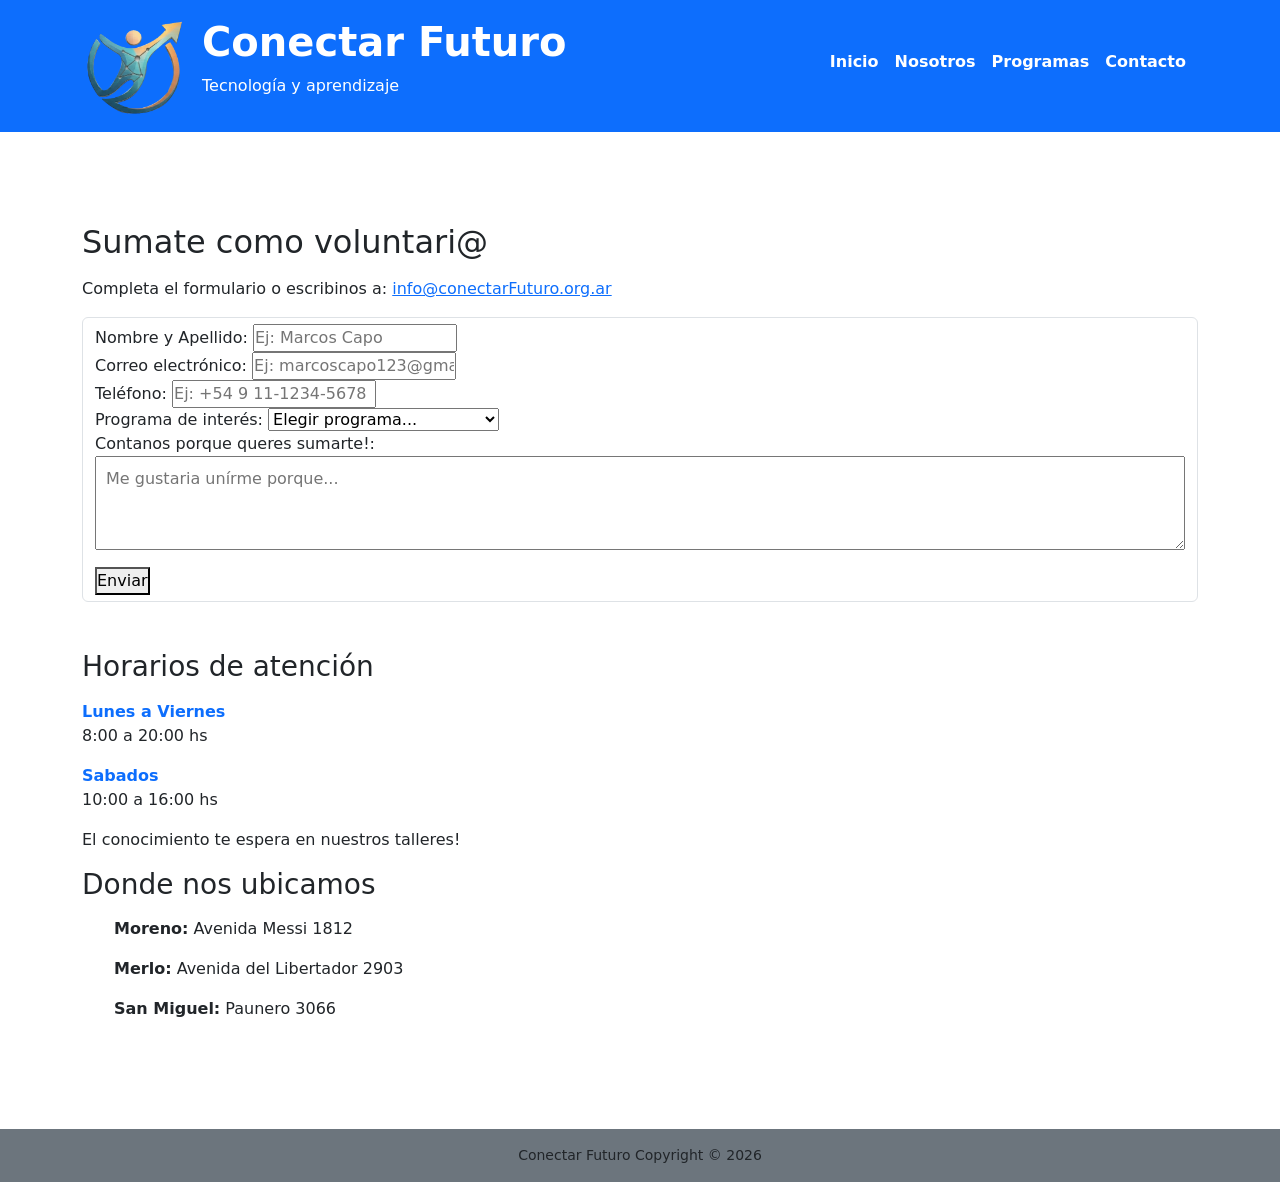
==== Contacto.html @ 749977db "version 23" ====
<!DOCTYPE html>
<html lang="es">
    <head>
        <meta charset="UTF-8">
        <meta name="viewport" content="width=device-width, initial-scale=1.0">
        <title>Conecta Futuro</title>
         <link href="https://cdn.jsdelivr.net/npm/bootstrap@5.3.8/dist/css/bootstrap.min.css" rel="stylesheet" integrity="sha384-sRIl4kxILFvY47J16cr9ZwB07vP4J8+LH7qKQnuqkuIAvNWLzeN8tE5YBujZqJLB" crossorigin="anonymous">
         <link rel="stylesheet" href="./Estilos/index.css">
    </head>
<body>
  <header class="bg-primary text-white">
        <div class="container d-flex flex-column flex-lg-row align-items-center justify-content-between p-3 ">
            <!--Modo flexible cuando es mayor a > 992px esta en horizontal pero si es menor se pone en columnas -->

            <!-- Logo y textos -->
            <div class="d-flex align-items-center gap-3">
                <img src="./Imagenes/logoConectar.png" alt="Logo de Conectar" width="100" loading="lazy" id="logo">

                <div>
                    <h1>Conectar Futuro</h1>
                    <p>Tecnología y aprendizaje</p>
                </div>
            </div>

            <!-- Menu -->
            <nav class="navbar navbar-expand-md">
            <div class="navbar-nav" id="menu">
                <ul class="navbar-nav">
                    <li class="nav-item">
                        <a class="nav-link fw-semibold" href="Index.html">Inicio</a>
                    </li>

                    <li class="nav-item">
                        <a class="nav-link fw-semibold" href="./nosotros.html">Nosotros</a>
                    </li>

                    <li class="nav-item">
                        <a class="nav-link fw-semibold" href="./programas.html">Programas</a>
                    </li>

                    <li class="nav-item">
                        <a class="nav-link fw-semibold" href="./Contacto.html">Contacto</a>
                    </li>
                </ul>
            </div>
        </div>
    </nav>
</header>

    <main class="container">
        <section>
        <h2>Sumate como voluntari@</h2>
        <p>Completa el formulario o escribinos a: <a href="mailto:info@fundar.org.ar">info@conectarFuturo.org.ar</a></p>
        <form action="#" method="post" class="form-control">
            <label for="nombre">Nombre y Apellido:</label>
            <input type="text" id="nombre" name="nombre" placeholder="Ej: Marcos Capo" required>
            <br>
            <label for="email">Correo electrónico:</label>
            <input type="email" id="email" name="email" placeholder="Ej: marcoscapo123@gmail.com" required>
            <br>
            <label for="telefono">Teléfono:</label>
            <input type="tel" id="telefono" name="telefono" placeholder="Ej: +54 9 11-1234-5678" required>
            <br>
            <label for="programa">Programa de interés:</label>
            <select id="programa" name="programa" required>
                <option value="">Elegir programa...</option>
                <option value="plc">Alfabetización Digital</option>
                <option value="met">Primer Empleo</option>
                <option value="ec">Ciudadanía Digital Segura</option>
            </select>
            <br>
            <label for="mensaje">Contanos porque queres sumarte!:</label>
            <textarea name="mensaje" id="mensaje" rows="3" placeholder="Me gustaria unírme porque..."></textarea>
            <br>
            <button type="submit">Enviar</button>
        </form>
        </section>
        <section id="horarios">
            <h3>Horarios de atención</h3>
                <dl>
                    <dt>Lunes a Viernes</dt>
                        <dd>8:00 a 20:00 hs</dd>
                    <dt>Sabados</dt>
                        <dd>10:00 a 16:00 hs</dd>
                </dl>
        <p>El conocimiento te espera en nuestros talleres!</p>
        <section>
            <h3>Donde nos ubicamos</h3>
                <ul><strong>Moreno:</strong> Avenida Messi 1812</ul>
                <ul><strong>Merlo:</strong> Avenida  del Libertador 2903</ul>
                <ul><strong>San Miguel:</strong> Paunero 3066</ul>
        </section>
    </main>
    <footer class="bg-secondary p-3 d-flex justify-content-center"><small>Conectar Futuro Copyright © 2026</small></footer>
---- Estilos/index.css ----
*{
    margin: 0px;
    padding: 0px;
    box-sizing: border-box;
}

/*Tipografía H*/
h1{
    font-weight: bold;
}
h2{
    margin-top: 2rem;
    margin-bottom: 1rem;
}
h3{
    margin-bottom: 1rem;
}
p{
    margin-bottom: 1rem;
}

#logo{
    max-width: 100px;
    transition: 0.3s;
}

#logo:hover{
    transform: scale(1.05);
}

/*NAVEGACIÓN*/
.nav-link{
    color: white;
}
.nav-link:hover{
    color: orange;
}

/*Contenido*/
main {
    max-width: 1100px;
    margin: 40px auto;
    padding: 1.2rem;
}

section{
    margin-bottom: 3rem;
}

ul li {
    margin-bottom: 0.5rem;
}

dt {
    font-weight: bold;
    color: #0d6efd;
}

dd {
    margin-bottom: 1rem;
}

/*Formulario texto area limite de tamaño*/
textarea{
    width:100%;
    padding:10px;
    margin-bottom:10px;
}
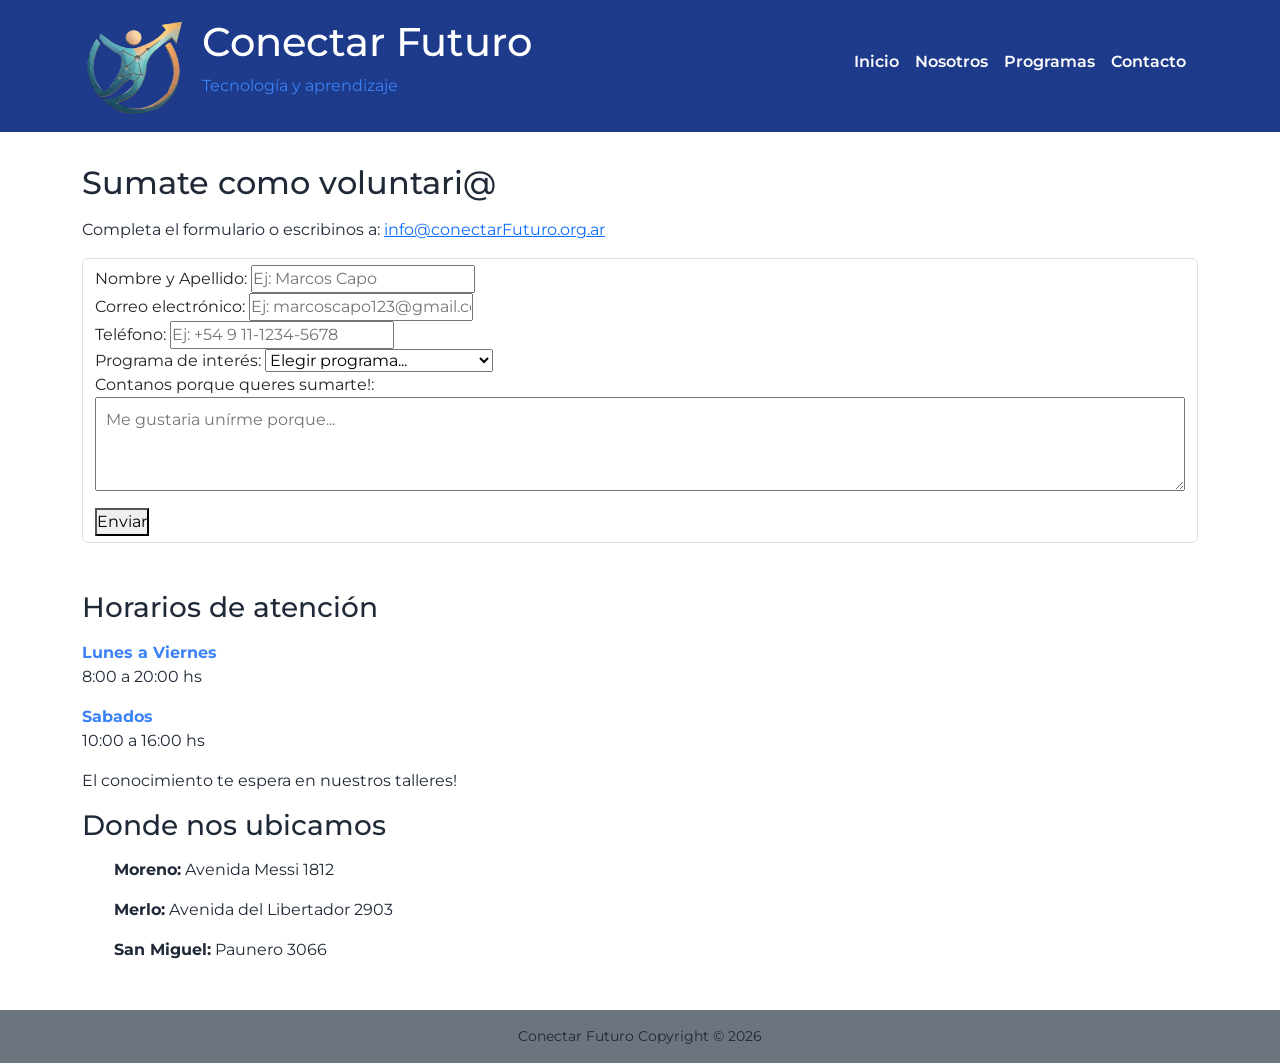
==== commit 3a0abf8c: "arregle cosas del html, devolvi el root que borre de css y puse el contenido de la tabla que faltaba" ====
--- a/Contacto.html
+++ b/Contacto.html
@@ -5,10 +5,13 @@
         <meta name="viewport" content="width=device-width, initial-scale=1.0">
         <title>Conecta Futuro</title>
          <link href="https://cdn.jsdelivr.net/npm/bootstrap@5.3.8/dist/css/bootstrap.min.css" rel="stylesheet" integrity="sha384-sRIl4kxILFvY47J16cr9ZwB07vP4J8+LH7qKQnuqkuIAvNWLzeN8tE5YBujZqJLB" crossorigin="anonymous">
-         <link rel="stylesheet" href="./Estilos/index.css">
+         <link rel="stylesheet" href="css/estilos.css">
+        <link rel="preconnect" href="https://fonts.googleapis.com">
+        <link rel="preconnect" href="https://fonts.gstatic.com" crossorigin>
+        <link href="https://fonts.googleapis.com/css2?family=Montserrat:ital,wght@0,100..900;1,100..900&display=swap" rel="stylesheet">
     </head>
 <body>
-  <header class="bg-primary text-white">
+  <header id="encabezado">
         <div class="container d-flex flex-column flex-lg-row align-items-center justify-content-between p-3 ">
             <!--Modo flexible cuando es mayor a > 992px esta en horizontal pero si es menor se pone en columnas -->
 
@@ -43,8 +46,8 @@
                     </li>
                 </ul>
             </div>
-        </div>
-    </nav>
+            </div>
+            </nav>
 </header>
 
     <main class="container">
@@ -74,7 +77,10 @@
             <br>
             <button type="submit">Enviar</button>
         </form>
+
+
         </section>
+
         <section id="horarios">
             <h3>Horarios de atención</h3>
                 <dl>
@@ -83,8 +89,8 @@
                     <dt>Sabados</dt>
                         <dd>10:00 a 16:00 hs</dd>
                 </dl>
-        <p>El conocimiento te espera en nuestros talleres!</p>
-        <section>
+            <p>El conocimiento te espera en nuestros talleres!</p>
+        
             <h3>Donde nos ubicamos</h3>
                 <ul><strong>Moreno:</strong> Avenida Messi 1812</ul>
                 <ul><strong>Merlo:</strong> Avenida  del Libertador 2903</ul>
@@ -92,3 +98,6 @@
         </section>
     </main>
     <footer class="bg-secondary p-3 d-flex justify-content-center"><small>Conectar Futuro Copyright © 2026</small></footer>
+    <script src="js/main.js"></script>
+</body>
+</html>
--- a/css/estilos.css
+++ b/css/estilos.css
@@ -0,0 +1,86 @@
+:root{
+    --color-primario: #1E3A8A;
+    --color-secundario: #3B82F6;
+    --color-acento: #F97316;
+    --color-fondo: #ffffff;
+    --color-texto: #1F2937;
+    --color-texto-secundario: #6B7280;
+
+}
+
+*{/*Reset basico*/
+    margin: 0px;
+    padding: 0px;
+    box-sizing: border-box;
+}
+
+body {
+    font-family: "Montserrat", sans-serif;
+    background-color: var(--color-fondo);
+    color: var(--color-texto);
+}
+
+/*Tipografía*/
+h2{
+    margin-top: 2rem;
+    margin-bottom: 1rem;
+}
+h3{
+    margin-bottom: 1rem;
+}
+p{
+    margin-bottom: 1rem;
+}
+
+#logo{
+    max-width: 100px;
+    transition: 0.3s;
+}
+
+#logo:hover{
+    transform: scale(1.05);
+}
+
+/*HEADER*/
+
+#encabezado{
+    background-color: var(--color-primario);
+}
+
+#encabezado h1{
+    color: var(--color-fondo);
+}
+#encabezado p{
+    color: var(--color-secundario);
+}
+#encabezado .nav-link{
+    color: var(--color-fondo);
+}
+#encabezado .nav-link:hover{
+    color: var(--color-acento);
+}
+
+/*Contenido*/
+section{
+    margin-bottom: 3rem;
+}
+
+ul li {
+    margin-bottom: 0.5rem;
+}
+
+dt {
+    font-weight: bold;
+    color: var(--color-secundario);
+}
+
+dd {
+    margin-bottom: 1rem;
+}
+
+/*Formulario texto area limite de tamaño*/
+textarea{
+    width:100%;
+    padding:10px;
+    margin-bottom:10px;
+}
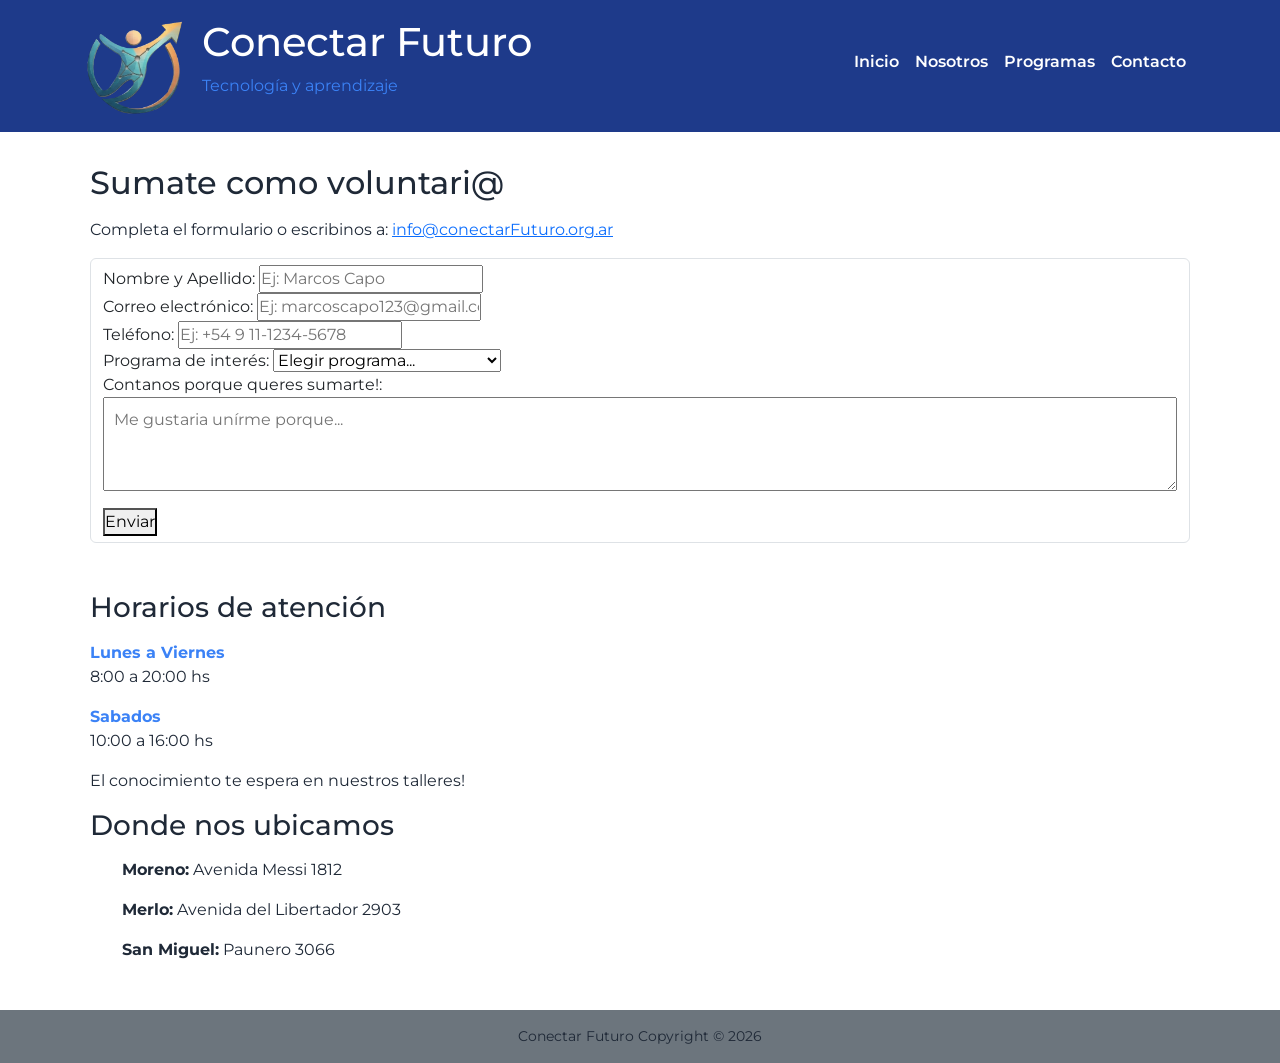
==== commit 48586b7d: "#" ====
--- a/Contacto.html
+++ b/Contacto.html
@@ -11,13 +11,13 @@
         <link href="https://fonts.googleapis.com/css2?family=Montserrat:ital,wght@0,100..900;1,100..900&display=swap" rel="stylesheet">
     </head>
 <body>
-  <header id="encabezado">
+  <header class="encabezado">
         <div class="container d-flex flex-column flex-lg-row align-items-center justify-content-between p-3 ">
             <!--Modo flexible cuando es mayor a > 992px esta en horizontal pero si es menor se pone en columnas -->
 
             <!-- Logo y textos -->
             <div class="d-flex align-items-center gap-3">
-                <img src="./Imagenes/logoConectar.png" alt="Logo de Conectar" width="100" loading="lazy" id="logo">
+                <img src="./Imagenes/logoConectar.png" alt="Logo de Conectar" width="100" loading="lazy" class="logo">
 
                 <div>
                     <h1>Conectar Futuro</h1>
@@ -50,7 +50,7 @@
             </nav>
 </header>
 
-    <main class="container">
+    <main>
         <section>
         <h2>Sumate como voluntari@</h2>
         <p>Completa el formulario o escribinos a: <a href="mailto:info@fundar.org.ar">info@conectarFuturo.org.ar</a></p>
--- a/css/estilos.css
+++ b/css/estilos.css
@@ -26,41 +26,44 @@
     margin-bottom: 1rem;
 }
 h3{
+    margin-top: 0.5rem;
     margin-bottom: 1rem;
 }
 p{
     margin-bottom: 1rem;
 }
 
-#logo{
+/*HEADER*/
+.logo{
     max-width: 100px;
-    transition: 0.3s;
 }
 
-#logo:hover{
+.logo:hover{
     transform: scale(1.05);
 }
 
-/*HEADER*/
-
-#encabezado{
+.encabezado{
     background-color: var(--color-primario);
 }
 
-#encabezado h1{
+.encabezado h1{
     color: var(--color-fondo);
 }
-#encabezado p{
+.encabezado p{
     color: var(--color-secundario);
 }
-#encabezado .nav-link{
+.encabezado .nav-link{
     color: var(--color-fondo);
 }
-#encabezado .nav-link:hover{
+.encabezado .nav-link:hover{
     color: var(--color-acento);
 }
 
 /*Contenido*/
+main{/*contenido centrado*/
+    max-width: 1100px;
+    margin: auto;
+}
 section{
     margin-bottom: 3rem;
 }
@@ -84,3 +87,28 @@
     padding:10px;
     margin-bottom:10px;
 }
+
+.modo-oscuro{
+    background-color: var(--color-texto);
+    border-radius: 50%;
+    width: 50px;
+    height: 50px;
+    padding: 0;
+    font-size: 1.6rem;
+    margin-bottom: 0.7rem;/*En pantalla grande queda desalineado la luna con las letras por eso*/
+}
+
+.modo-oscuro:hover{
+   background-color: var(--color-texto-secundario);
+}
+
+/*card de nosotros*/
+.equipo .card-body{
+    background-color: var(--color-texto);
+    color: var(--color-fondo);
+}
+
+.equipo h4{
+    color: var(--color-secundario);
+}
+
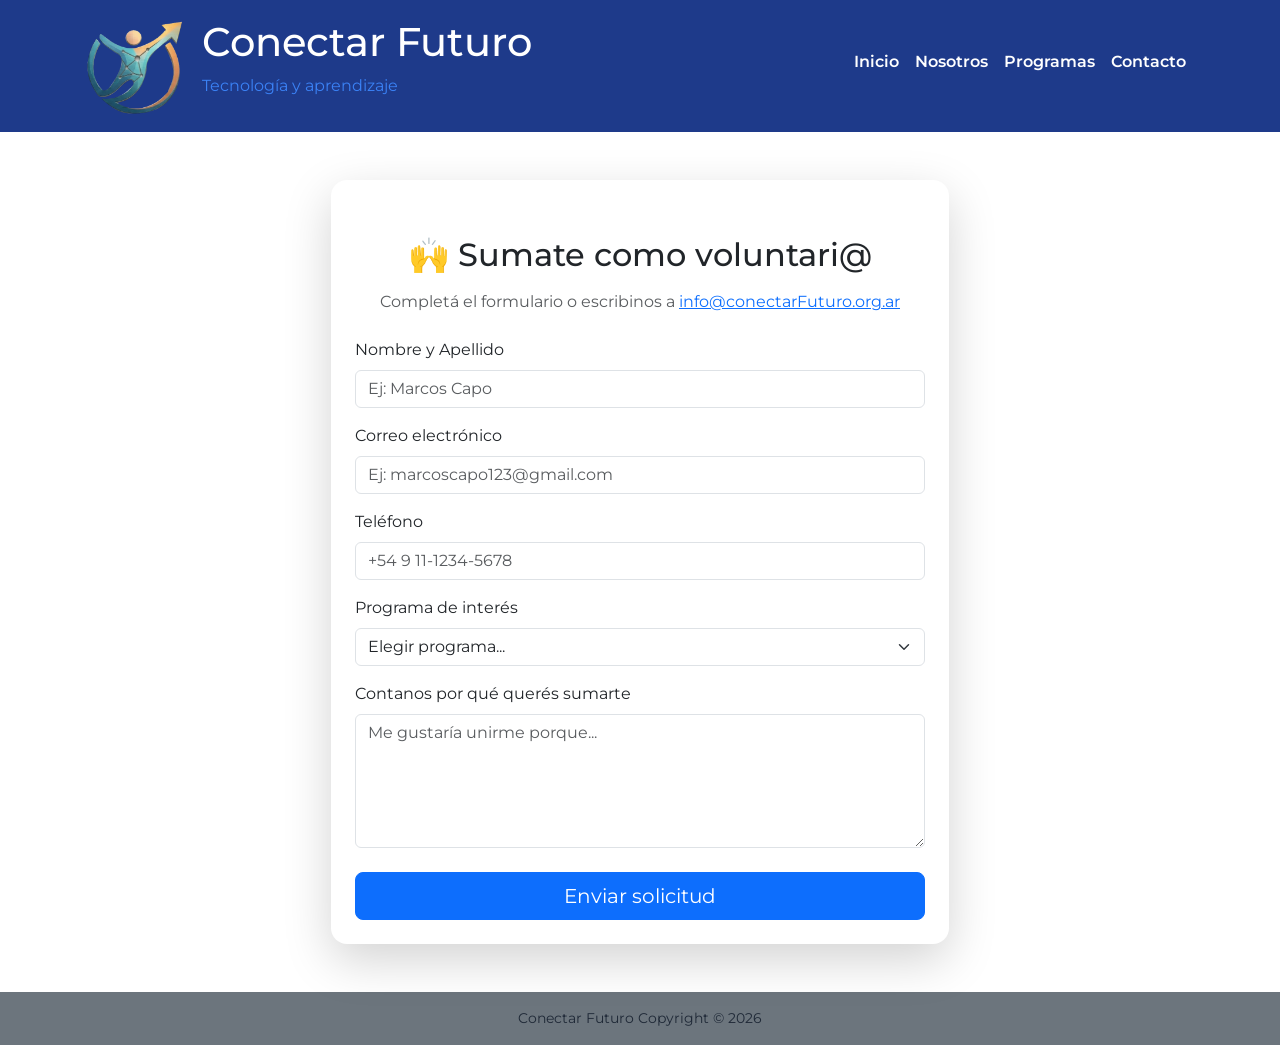
==== commit 876c158c: "Refactor Contacto.html for improved layout and styling modifique el form." ====
--- a/Contacto.html
+++ b/Contacto.html
@@ -51,51 +51,104 @@
 </header>
 
     <main>
-        <section>
-        <h2>Sumate como voluntari@</h2>
-        <p>Completa el formulario o escribinos a: <a href="mailto:info@fundar.org.ar">info@conectarFuturo.org.ar</a></p>
-        <form action="#" method="post" class="form-control">
-            <label for="nombre">Nombre y Apellido:</label>
-            <input type="text" id="nombre" name="nombre" placeholder="Ej: Marcos Capo" required>
-            <br>
-            <label for="email">Correo electrónico:</label>
-            <input type="email" id="email" name="email" placeholder="Ej: marcoscapo123@gmail.com" required>
-            <br>
-            <label for="telefono">Teléfono:</label>
-            <input type="tel" id="telefono" name="telefono" placeholder="Ej: +54 9 11-1234-5678" required>
-            <br>
-            <label for="programa">Programa de interés:</label>
-            <select id="programa" name="programa" required>
-                <option value="">Elegir programa...</option>
-                <option value="plc">Alfabetización Digital</option>
-                <option value="met">Primer Empleo</option>
-                <option value="ec">Ciudadanía Digital Segura</option>
-            </select>
-            <br>
-            <label for="mensaje">Contanos porque queres sumarte!:</label>
-            <textarea name="mensaje" id="mensaje" rows="3" placeholder="Me gustaria unírme porque..."></textarea>
-            <br>
-            <button type="submit">Enviar</button>
-        </form>
+        <section class="container my-5">
 
+    <div class="row justify-content-center">
+        <div class="col-lg-7">
 
-        </section>
+            <div class="card shadow-lg border-0 rounded-4 p-4">
 
-        <section id="horarios">
-            <h3>Horarios de atención</h3>
-                <dl>
-                    <dt>Lunes a Viernes</dt>
-                        <dd>8:00 a 20:00 hs</dd>
-                    <dt>Sabados</dt>
-                        <dd>10:00 a 16:00 hs</dd>
-                </dl>
-            <p>El conocimiento te espera en nuestros talleres!</p>
-        
-            <h3>Donde nos ubicamos</h3>
-                <ul><strong>Moreno:</strong> Avenida Messi 1812</ul>
-                <ul><strong>Merlo:</strong> Avenida  del Libertador 2903</ul>
-                <ul><strong>San Miguel:</strong> Paunero 3066</ul>
-        </section>
+                <h2 class="text-center mb-3">🙌 Sumate como voluntari@</h2>
+
+                <p class="text-center text-muted mb-4">
+                    Completá el formulario o escribinos a
+                    <a href="mailto:info@conectarFuturo.org.ar">
+                        info@conectarFuturo.org.ar
+                    </a>
+                </p>
+
+                <form action="#" method="post">
+
+                    <div class="mb-3">
+                        <label for="nombre" class="form-label">
+                            Nombre y Apellido
+                        </label>
+
+                        <input
+                            type="text"
+                            class="form-control"
+                            id="nombre"
+                            name="nombre"
+                            placeholder="Ej: Marcos Capo"
+                            required>
+                    </div>
+
+                    <div class="mb-3">
+                        <label for="email" class="form-label">
+                            Correo electrónico
+                        </label>
+
+                        <input
+                            type="email"
+                            class="form-control"
+                            id="email"
+                            name="email"
+                            placeholder="Ej: marcoscapo123@gmail.com"
+                            required>
+                    </div>
+
+                    <div class="mb-3">
+                        <label for="telefono" class="form-label">
+                            Teléfono
+                        </label>
+
+                        <input
+                            type="tel"
+                            class="form-control"
+                            id="telefono"
+                            name="telefono"
+                            placeholder="+54 9 11-1234-5678"
+                            required>
+                    </div>
+
+                    <div class="mb-3">
+                        <label for="programa" class="form-label">
+                            Programa de interés
+                        </label>
+
+                        <select class="form-select" id="programa" required>
+                            <option selected disabled>Elegir programa...</option>
+                            <option>Alfabetización Digital</option>
+                            <option>Primer Empleo</option>
+                            <option>Ciudadanía Digital Segura</option>
+                        </select>
+                    </div>
+
+                    <div class="mb-4">
+                        <label for="mensaje" class="form-label">
+                            Contanos por qué querés sumarte
+                        </label>
+
+                        <textarea
+                            class="form-control"
+                            id="mensaje"
+                            rows="5"
+                            placeholder="Me gustaría unirme porque..."></textarea>
+                    </div>
+
+                    <div class="d-grid">
+                        <button class="btn btn-primary btn-lg" type="submit">
+                            Enviar solicitud
+                        </button>
+                    </div>
+
+                </form>
+
+            </div>
+
+        </div>
+    </div>
+
     </main>
     <footer class="bg-secondary p-3 d-flex justify-content-center"><small>Conectar Futuro Copyright © 2026</small></footer>
     <script src="js/main.js"></script>
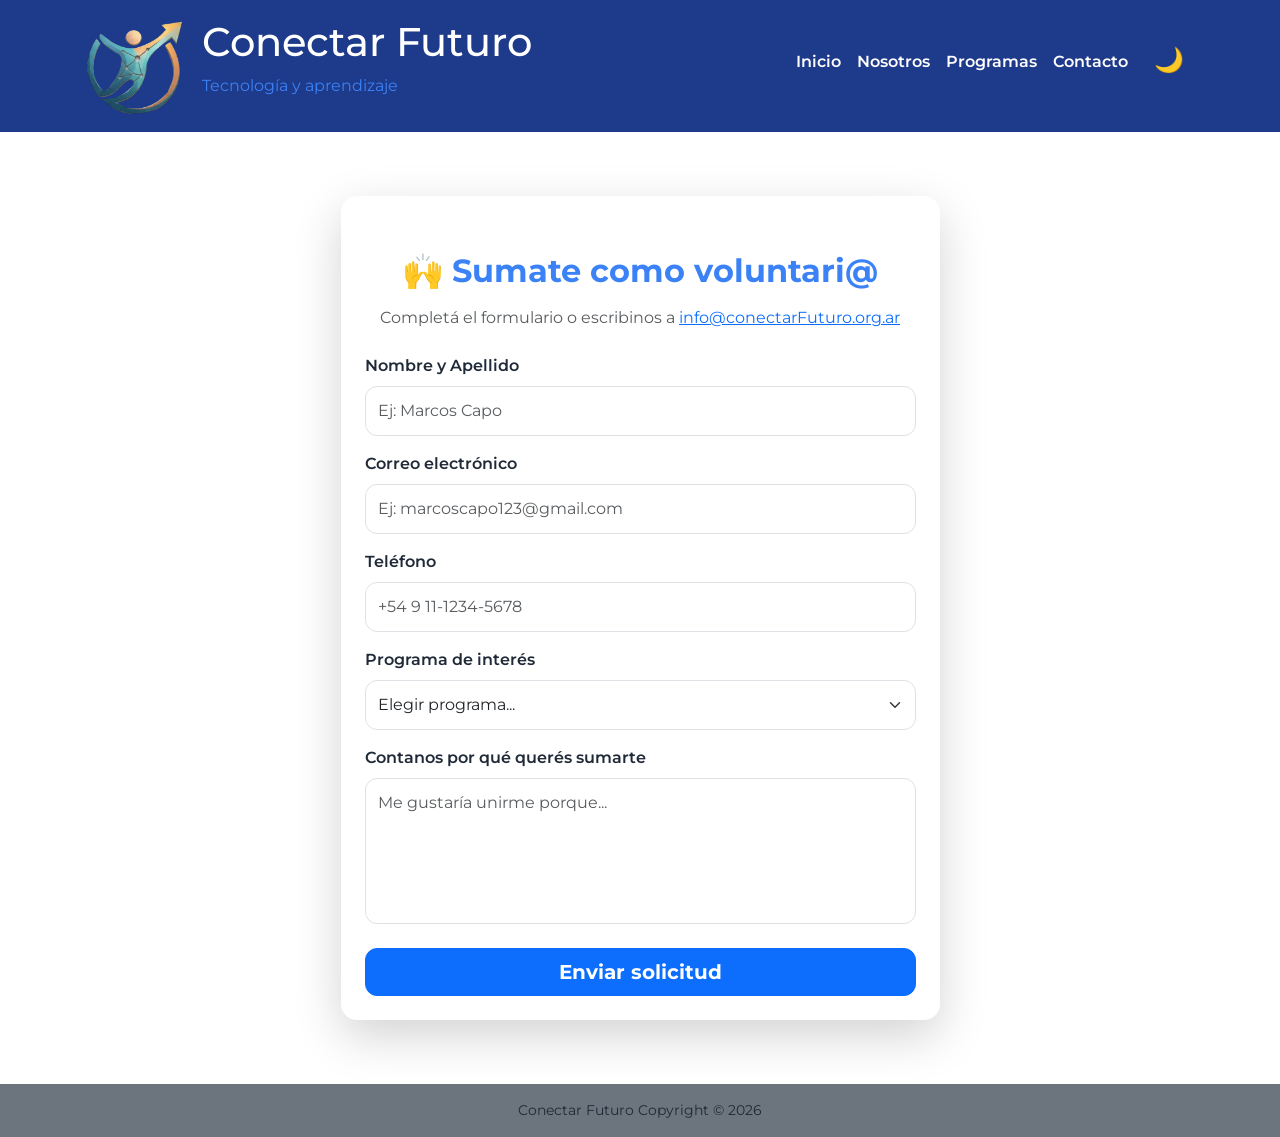
==== commit 8c6e73fe: "arregle cosas mal del header e implete el modo oscuroq ue faltaba" ====
--- a/Contacto.html
+++ b/Contacto.html
@@ -26,11 +26,10 @@
             </div>
 
             <!-- Menu -->
-            <nav class="navbar navbar-expand-md">
-            <div class="navbar-nav" id="menu">
+                       <nav class="navbar navbar-expand-md d-flex flex-column flex-md-row align-items-center gap-2">
                 <ul class="navbar-nav">
                     <li class="nav-item">
-                        <a class="nav-link fw-semibold" href="Index.html">Inicio</a>
+                        <a class="nav-link fw-semibold" href="./index.html">Inicio</a>
                     </li>
 
                     <li class="nav-item">
@@ -42,11 +41,10 @@
                     </li>
 
                     <li class="nav-item">
-                        <a class="nav-link fw-semibold" href="./Contacto.html">Contacto</a>
+                        <a class="nav-link fw-semibold" href="#">Contacto</a>
                     </li>
                 </ul>
-            </div>
-            </div>
+                    <button class="modo-oscuro" id="btn-modo-oscuro">🌙</button>
             </nav>
 </header>
 
--- a/css/estilos.css
+++ b/css/estilos.css
@@ -2,91 +2,161 @@
     --color-primario: #1E3A8A;
     --color-secundario: #3B82F6;
     --color-acento: #F97316;
-    --color-fondo: #ffffff;
+    --color-fondo: #FFFFFF;
     --color-texto: #1F2937;
     --color-texto-secundario: #6B7280;
-
-}
-
-*{/*Reset basico*/
-    margin: 0px;
-    padding: 0px;
+}
+
+/* ========================= */
+/* RESET */
+/* ========================= */
+
+*{
+    margin: 0;
+    padding: 0;
     box-sizing: border-box;
 }
 
-body {
+/* ========================= */
+/* BODY */
+/* ========================= */
+
+body{
     font-family: "Montserrat", sans-serif;
     background-color: var(--color-fondo);
     color: var(--color-texto);
 }
 
-/*Tipografía*/
+/* ========================= */
+/* TIPOGRAFÍA */
+/* ========================= */
+
 h2{
     margin-top: 2rem;
     margin-bottom: 1rem;
 }
+
 h3{
-    margin-top: 0.5rem;
-    margin-bottom: 1rem;
-}
+    margin-top: .5rem;
+    margin-bottom: 1rem;
+}
+
 p{
     margin-bottom: 1rem;
 }
 
-/*HEADER*/
+/* ========================= */
+/* HEADER */
+/* ========================= */
+
+.encabezado{
+    background-color: var(--color-primario);
+}
+
 .logo{
     max-width: 100px;
+    transition: transform .3s;
 }
 
 .logo:hover{
     transform: scale(1.05);
 }
 
-.encabezado{
-    background-color: var(--color-primario);
-}
-
 .encabezado h1{
     color: var(--color-fondo);
 }
+
 .encabezado p{
     color: var(--color-secundario);
 }
+
 .encabezado .nav-link{
     color: var(--color-fondo);
 }
+
 .encabezado .nav-link:hover{
     color: var(--color-acento);
 }
 
-/*Contenido*/
-main{/*contenido centrado*/
+/* ========================= */
+/* CONTENIDO */
+/* ========================= */
+
+main{
     max-width: 1100px;
     margin: auto;
-}
+    padding: 1rem;
+}
+
 section{
     margin-bottom: 3rem;
 }
 
-ul li {
-    margin-bottom: 0.5rem;
-}
-
-dt {
+ul li{
+    margin-bottom: .5rem;
+}
+
+dt{
     font-weight: bold;
     color: var(--color-secundario);
 }
 
-dd {
-    margin-bottom: 1rem;
-}
-
-/*Formulario texto area limite de tamaño*/
+dd{
+    margin-bottom: 1rem;
+}
+
+/* ========================= */
+/* FORMULARIO */
+/* ========================= */
+
+.card{
+    border-radius: 20px;
+}
+
+.card h2{
+    color: var(--color-secundario);
+    font-weight: 700;
+}
+
+.form-label{
+    font-weight: 600;
+    color: var(--color-texto);
+}
+
+.form-control,
+.form-select{
+    border-radius: 12px;
+    padding: 12px;
+    transition: .3s;
+}
+
+.form-control:focus,
+.form-select:focus{
+    border-color: var(--color-secundario);
+    box-shadow: 0 0 10px rgba(59,130,246,.25);
+}
+
 textarea{
-    width:100%;
-    padding:10px;
-    margin-bottom:10px;
-}
+    width: 100%;
+    padding: 10px;
+    margin-bottom: 10px;
+    resize: none;
+}
+
+.btn-primary{
+    border-radius: 12px;
+    font-weight: bold;
+    transition: .3s;
+}
+
+.btn-primary:hover{
+    transform: translateY(-2px);
+    box-shadow: 0 8px 18px rgba(59,130,246,.35);
+}
+
+/* ========================= */
+/* BOTÓN MODO OSCURO */
+/* ========================= */
 
 .modo-oscuro{
     background-color: var(--color-texto);
@@ -95,20 +165,58 @@
     height: 50px;
     padding: 0;
     font-size: 1.6rem;
-    margin-bottom: 0.7rem;/*En pantalla grande queda desalineado la luna con las letras por eso*/
+    margin-bottom: .7rem;
 }
 
 .modo-oscuro:hover{
-   background-color: var(--color-texto-secundario);
-}
-
-/*card de nosotros*/
+    background-color: var(--color-texto-secundario);
+}
+
+#btn-modo-oscuro {
+    background: none;
+    border: none;
+    font-size: 1.5rem;
+    cursor: pointer;
+    padding: 5px 10px;
+    border-radius: 5px;
+    transition: transform 0.2s ease;
+}
+
+/* ========================= */
+/* TARJETAS - NOSOTROS */
+/* ========================= */
+
 .equipo .card-body{
     background-color: var(--color-texto);
     color: var(--color-fondo);
+
 }
 
 .equipo h4{
     color: var(--color-secundario);
 }
 
+/*Modo oscuro*/
+
+/*general*/
+body.dark-mode {
+    background-color: var(--color-texto);
+    color: var(--color-fondo);
+}
+
+/*index*/
+body.dark-mode .table {
+    color: var(--color-fondo);
+}
+
+body.dark-mode .table td, 
+body.dark-mode .table th {
+    background-color: var(--color-texto);
+    color: var(--color-fondo);
+}
+
+/*nosotros*/
+body.dark-mode .list-group-item{
+    background-color: var(--color-texto-secundario);
+    border: 0;
+}
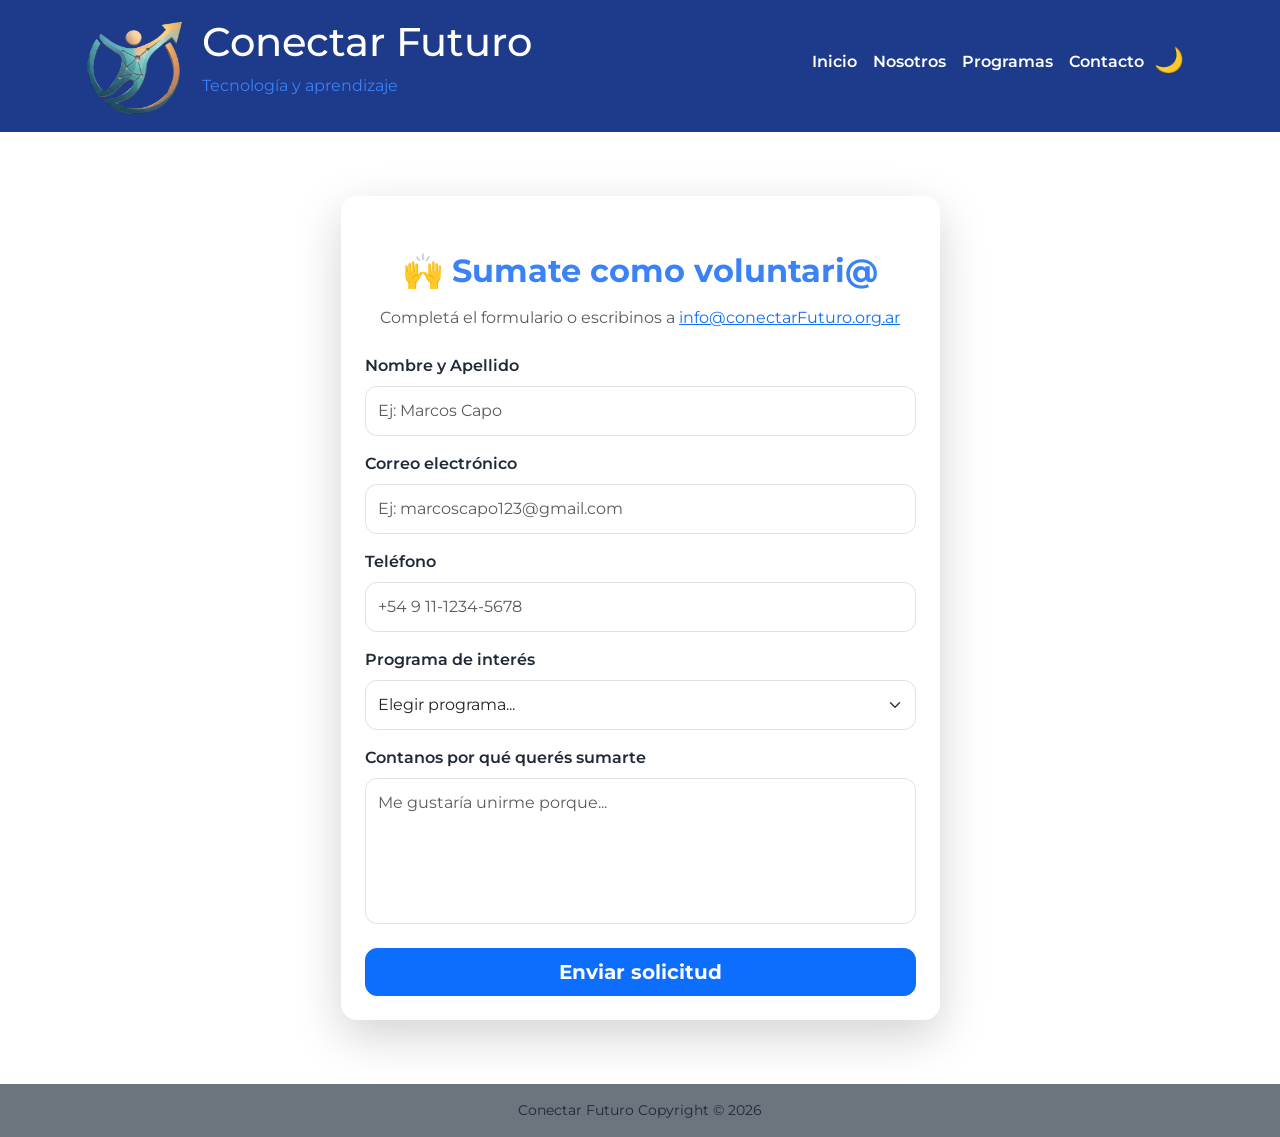
==== commit 3d237800: "expand quitado" ====
--- a/Contacto.html
+++ b/Contacto.html
@@ -26,8 +26,8 @@
             </div>
 
             <!-- Menu -->
-                       <nav class="navbar navbar-expand-md d-flex flex-column flex-md-row align-items-center gap-2">
-                <ul class="navbar-nav">
+            <nav class="navbar d-flex flex-column flex-md-row">
+                <ul class="navbar-nav flex-column flex-md-row gap-3">
                     <li class="nav-item">
                         <a class="nav-link fw-semibold" href="./index.html">Inicio</a>
                     </li>
--- a/css/estilos.css
+++ b/css/estilos.css
@@ -16,6 +16,7 @@
     padding: 0;
     box-sizing: border-box;
 }
+
 
 /* ========================= */
 /* BODY */
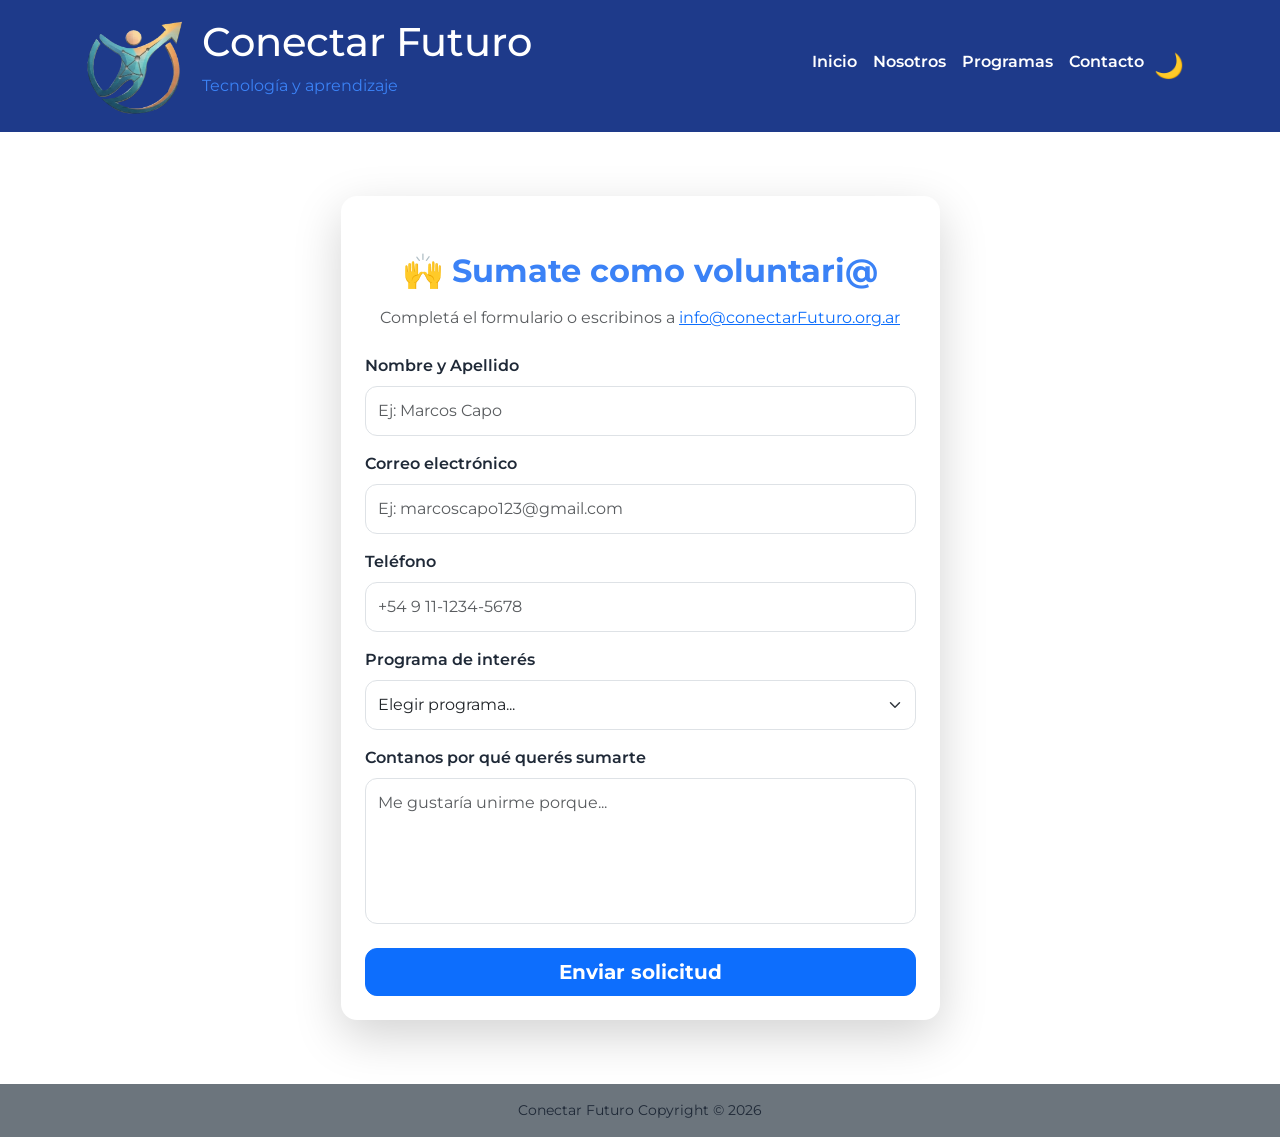
==== commit e44b4518: "linea de css borrada" ====
--- a/Contacto.html
+++ b/Contacto.html
@@ -4,8 +4,8 @@
         <meta charset="UTF-8">
         <meta name="viewport" content="width=device-width, initial-scale=1.0">
         <title>Conecta Futuro</title>
-         <link href="https://cdn.jsdelivr.net/npm/bootstrap@5.3.8/dist/css/bootstrap.min.css" rel="stylesheet" integrity="sha384-sRIl4kxILFvY47J16cr9ZwB07vP4J8+LH7qKQnuqkuIAvNWLzeN8tE5YBujZqJLB" crossorigin="anonymous">
-         <link rel="stylesheet" href="css/estilos.css">
+        <link href="https://cdn.jsdelivr.net/npm/bootstrap@5.3.8/dist/css/bootstrap.min.css" rel="stylesheet" integrity="sha384-sRIl4kxILFvY47J16cr9ZwB07vP4J8+LH7qKQnuqkuIAvNWLzeN8tE5YBujZqJLB" crossorigin="anonymous">
+        <link rel="stylesheet" href="css/estilos.css">
         <link rel="preconnect" href="https://fonts.googleapis.com">
         <link rel="preconnect" href="https://fonts.gstatic.com" crossorigin>
         <link href="https://fonts.googleapis.com/css2?family=Montserrat:ital,wght@0,100..900;1,100..900&display=swap" rel="stylesheet">
--- a/css/estilos.css
+++ b/css/estilos.css
@@ -38,7 +38,7 @@
 }
 
 h3{
-    margin-top: .5rem;
+    margin-top: 0.5rem;
     margin-bottom: 1rem;
 }
 
@@ -158,29 +158,13 @@
 /* ========================= */
 /* BOTÓN MODO OSCURO */
 /* ========================= */
-
-.modo-oscuro{
-    background-color: var(--color-texto);
-    border-radius: 50%;
-    width: 50px;
-    height: 50px;
-    padding: 0;
-    font-size: 1.6rem;
-    margin-bottom: .7rem;
-}
-
-.modo-oscuro:hover{
-    background-color: var(--color-texto-secundario);
-}
-
 #btn-modo-oscuro {
     background: none;
     border: none;
     font-size: 1.5rem;
     cursor: pointer;
-    padding: 5px 10px;
+    padding: 5px 10px;  
     border-radius: 5px;
-    transition: transform 0.2s ease;
 }
 
 /* ========================= */
@@ -199,6 +183,10 @@
 
 /*Modo oscuro*/
 
+.dark-mode .card{
+    background-color: var(--color-texto-secundario);
+    color: var(--color-fondo);
+}
 /*general*/
 body.dark-mode {
     background-color: var(--color-texto);
@@ -221,3 +209,18 @@
     background-color: var(--color-texto-secundario);
     border: 0;
 }
+
+/**/
+
+.programas{
+    padding: 2rem;
+    border-radius: 2rem;
+    border: var(--color-texto) solid 2px;
+}
+
+.dark-mode .programas{
+    padding: 2rem;
+    border-radius: 2rem;
+    border: var(--color-fondo) solid 2px;
+}
+
